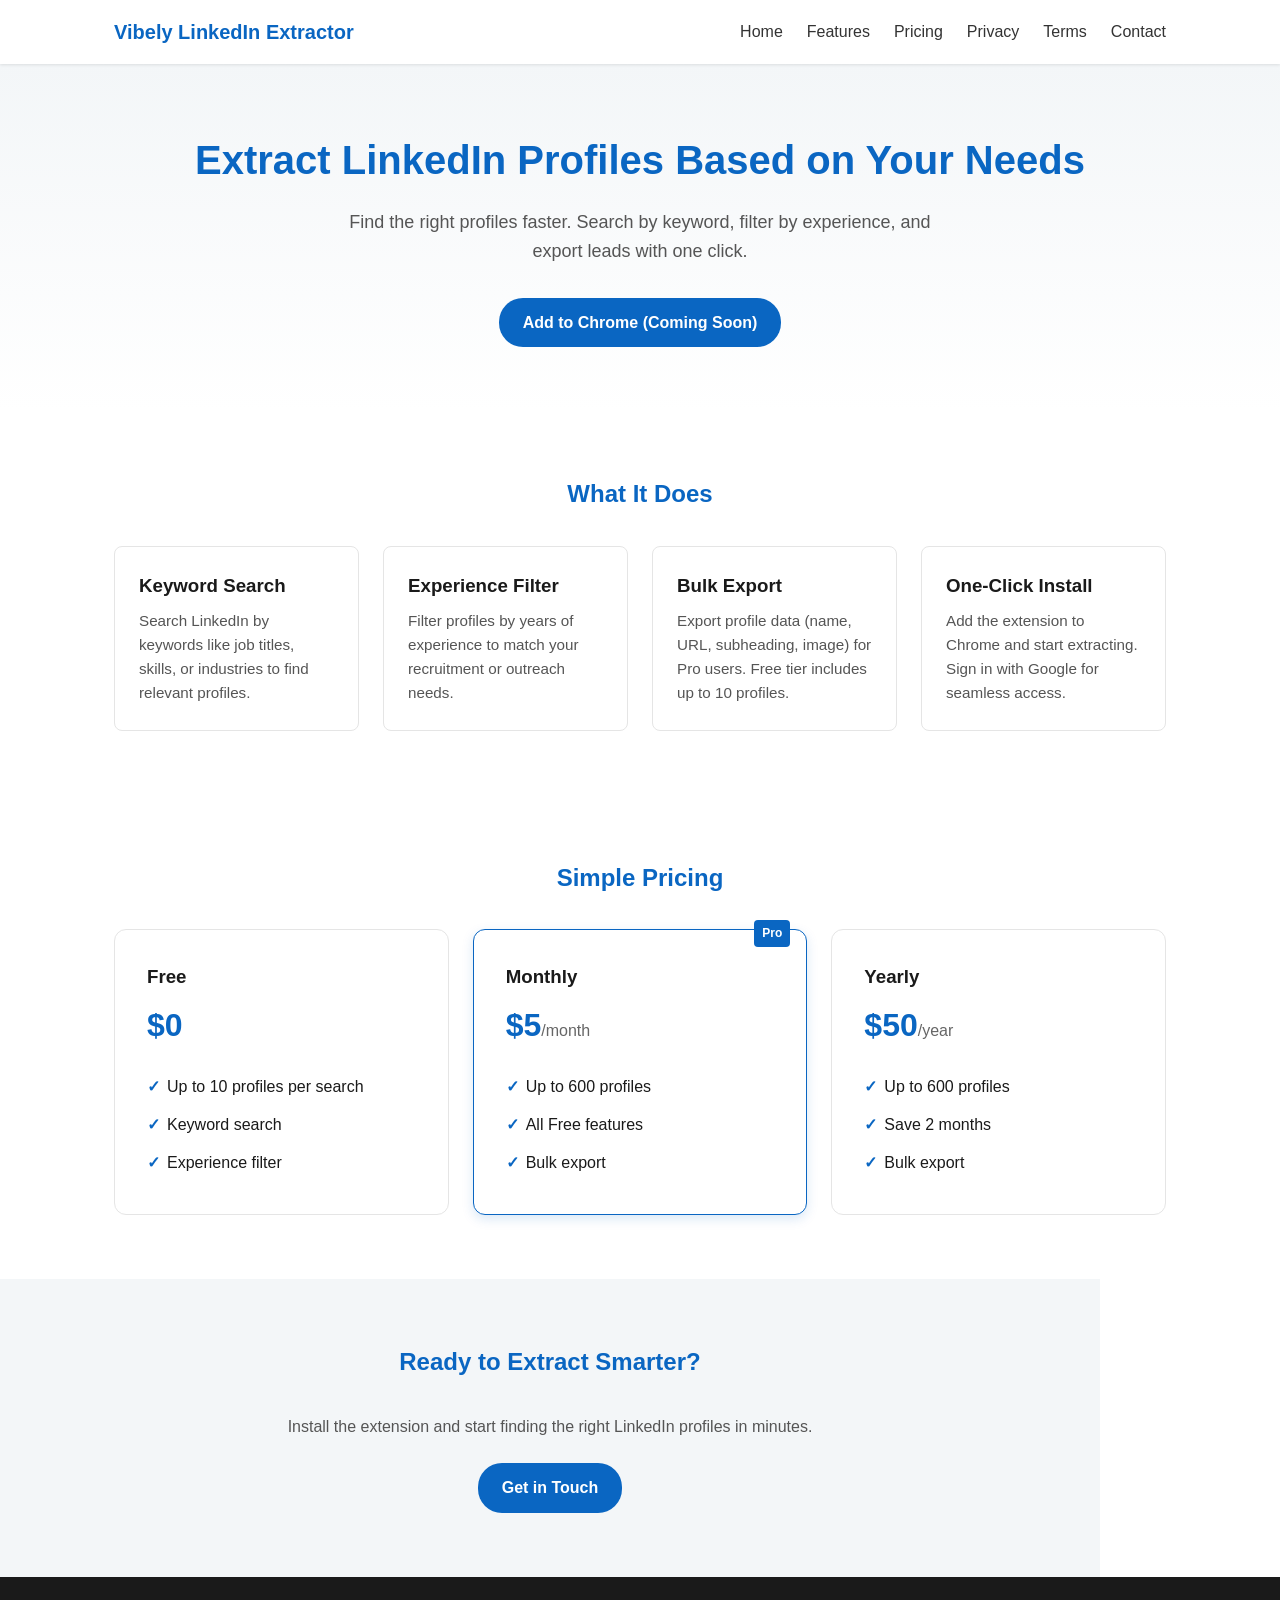
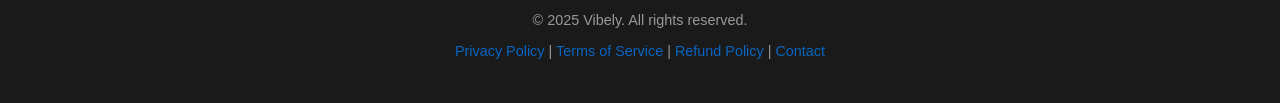
==== index.html @ b5cc5bb3 "[INIT]" ====
<!DOCTYPE html>
<html lang="en">
<head>
  <meta charset="UTF-8">
  <meta name="viewport" content="width=device-width, initial-scale=1.0">
  <title>Vibely LinkedIn Extractor - Extract LinkedIn Profiles by Keyword</title>
  <meta name="description" content="Chrome extension to extract LinkedIn profiles based on your search criteria. Find leads, recruit talent, and grow your network with Vibely.">
  <link rel="stylesheet" href="styles.css">
</head>
<body>
  <header class="header">
    <nav class="nav">
      <a href="index.html" class="logo">Vibely LinkedIn Extractor</a>
      <ul class="nav-links">
        <li><a href="index.html">Home</a></li>
        <li><a href="#features">Features</a></li>
        <li><a href="#pricing">Pricing</a></li>
        <li><a href="privacy-policy.html">Privacy</a></li>
        <li><a href="terms.html">Terms</a></li>
        <li><a href="contact.html">Contact</a></li>
      </ul>
    </nav>
  </header>

  <main>
    <section class="hero">
      <h1>Extract LinkedIn Profiles Based on Your Needs</h1>
      <p class="hero-subtitle">Find the right profiles faster. Search by keyword, filter by experience, and export leads with one click.</p>
      <a href="https://chromewebstore.google.com" class="cta-button" target="_blank" rel="noopener">Add to Chrome (Coming Soon)</a>
    </section>

    <section id="features" class="features">
      <h2>What It Does</h2>
      <div class="feature-grid">
        <div class="feature-card">
          <h3>Keyword Search</h3>
          <p>Search LinkedIn by keywords like job titles, skills, or industries to find relevant profiles.</p>
        </div>
        <div class="feature-card">
          <h3>Experience Filter</h3>
          <p>Filter profiles by years of experience to match your recruitment or outreach needs.</p>
        </div>
        <div class="feature-card">
          <h3>Bulk Export</h3>
          <p>Export profile data (name, URL, subheading, image) for Pro users. Free tier includes up to 10 profiles.</p>
        </div>
        <div class="feature-card">
          <h3>One-Click Install</h3>
          <p>Add the extension to Chrome and start extracting. Sign in with Google for seamless access.</p>
        </div>
      </div>
    </section>

    <section id="pricing" class="pricing">
      <h2>Simple Pricing</h2>
      <div class="pricing-grid">
        <div class="pricing-card">
          <h3>Free</h3>
          <p class="price">$0</p>
          <ul>
            <li>Up to 10 profiles per search</li>
            <li>Keyword search</li>
            <li>Experience filter</li>
          </ul>
        </div>
        <div class="pricing-card featured">
          <span class="badge">Pro</span>
          <h3>Monthly</h3>
          <p class="price">$5<span>/month</span></p>
          <ul>
            <li>Up to 600 profiles</li>
            <li>All Free features</li>
            <li>Bulk export</li>
          </ul>
        </div>
        <div class="pricing-card">
          <h3>Yearly</h3>
          <p class="price">$50<span>/year</span></p>
          <ul>
            <li>Up to 600 profiles</li>
            <li>Save 2 months</li>
            <li>Bulk export</li>
          </ul>
        </div>
      </div>
    </section>

    <section class="cta">
      <h2>Ready to Extract Smarter?</h2>
      <p>Install the extension and start finding the right LinkedIn profiles in minutes.</p>
      <a href="contact.html" class="cta-button">Get in Touch</a>
    </section>
  </main>

  <footer class="footer">
    <p>&copy; 2025 Vibely. All rights reserved.</p>
    <p><a href="privacy-policy.html">Privacy Policy</a> | <a href="terms.html">Terms of Service</a> | <a href="refund-policy.html">Refund Policy</a> | <a href="contact.html">Contact</a></p>
  </footer>
</body>
</html>
---- styles.css ----
* {
  margin: 0;
  padding: 0;
  box-sizing: border-box;
}

body {
  font-family: -apple-system, BlinkMacSystemFont, 'Segoe UI', Roboto, Oxygen, Ubuntu, sans-serif;
  line-height: 1.6;
  color: #1a1a1a;
  background: #fff;
}

.header {
  background: #fff;
  box-shadow: 0 1px 3px rgba(0,0,0,0.1);
  position: sticky;
  top: 0;
  z-index: 100;
}

.nav {
  max-width: 1100px;
  margin: 0 auto;
  padding: 1rem 1.5rem;
  display: flex;
  justify-content: space-between;
  align-items: center;
}

.logo {
  font-weight: 700;
  font-size: 1.25rem;
  color: #0a66c2;
  text-decoration: none;
}

.nav-links {
  display: flex;
  list-style: none;
  gap: 1.5rem;
}

.nav-links a {
  color: #333;
  text-decoration: none;
  font-weight: 500;
}

.nav-links a:hover {
  color: #0a66c2;
}

.hero {
  text-align: center;
  padding: 4rem 1.5rem;
  background: linear-gradient(180deg, #f3f6f8 0%, #fff 100%);
}

.hero h1 {
  font-size: clamp(1.75rem, 4vw, 2.5rem);
  margin-bottom: 1rem;
  color: #0a66c2;
}

.hero-subtitle {
  font-size: 1.125rem;
  color: #555;
  max-width: 600px;
  margin: 0 auto 2rem;
}

.cta-button {
  display: inline-block;
  background: #0a66c2;
  color: #fff;
  padding: 0.75rem 1.5rem;
  border-radius: 24px;
  text-decoration: none;
  font-weight: 600;
  transition: background 0.2s;
}

.cta-button:hover {
  background: #004182;
}

.features, .pricing, .cta {
  max-width: 1100px;
  margin: 0 auto;
  padding: 4rem 1.5rem;
}

.features h2, .pricing h2, .cta h2 {
  text-align: center;
  margin-bottom: 2rem;
  color: #0a66c2;
}

.feature-grid {
  display: grid;
  grid-template-columns: repeat(auto-fit, minmax(240px, 1fr));
  gap: 1.5rem;
}

.feature-card {
  padding: 1.5rem;
  border: 1px solid #e5e5e5;
  border-radius: 8px;
  background: #fff;
}

.feature-card h3 {
  margin-bottom: 0.5rem;
  color: #1a1a1a;
}

.feature-card p {
  color: #555;
  font-size: 0.95rem;
}

.pricing-grid {
  display: grid;
  grid-template-columns: repeat(auto-fit, minmax(260px, 1fr));
  gap: 1.5rem;
  align-items: start;
}

.pricing-card {
  padding: 2rem;
  border: 1px solid #e5e5e5;
  border-radius: 12px;
  background: #fff;
  position: relative;
}

.pricing-card.featured {
  border-color: #0a66c2;
  box-shadow: 0 4px 12px rgba(10, 102, 194, 0.15);
}

.badge {
  position: absolute;
  top: -10px;
  right: 1rem;
  background: #0a66c2;
  color: #fff;
  font-size: 0.75rem;
  font-weight: 600;
  padding: 0.25rem 0.5rem;
  border-radius: 4px;
}

.pricing-card h3 {
  margin-bottom: 0.5rem;
  color: #1a1a1a;
}

.pricing-card .price {
  font-size: 2rem;
  font-weight: 700;
  color: #0a66c2;
}

.pricing-card .price span {
  font-size: 1rem;
  font-weight: 400;
  color: #666;
}

.pricing-card ul {
  margin-top: 1rem;
  list-style: none;
}

.pricing-card li {
  padding: 0.4rem 0;
  padding-left: 1.25rem;
  position: relative;
}

.pricing-card li::before {
  content: "✓";
  position: absolute;
  left: 0;
  color: #0a66c2;
  font-weight: 700;
}

.cta {
  text-align: center;
  background: #f3f6f8;
  margin: 0;
  padding: 4rem 1.5rem;
}

.cta p {
  margin-bottom: 1.5rem;
  color: #555;
}

.footer {
  text-align: center;
  padding: 2rem 1.5rem;
  background: #1a1a1a;
  color: #999;
  font-size: 0.9rem;
}

.footer a {
  color: #0a66c2;
  text-decoration: none;
}

.footer a:hover {
  text-decoration: underline;
}

.footer p {
  margin-bottom: 0.5rem;
}

/* Policy pages */
.page-content {
  max-width: 720px;
  margin: 0 auto;
  padding: 3rem 1.5rem 4rem;
}

.page-content h1 {
  color: #0a66c2;
  margin-bottom: 1rem;
}

.page-content h2 {
  margin-top: 2rem;
  margin-bottom: 0.5rem;
  font-size: 1.25rem;
}

.page-content p, .page-content li {
  margin-bottom: 1rem;
  color: #444;
}

.page-content ul {
  margin-left: 1.5rem;
}

.page-content a {
  color: #0a66c2;
}
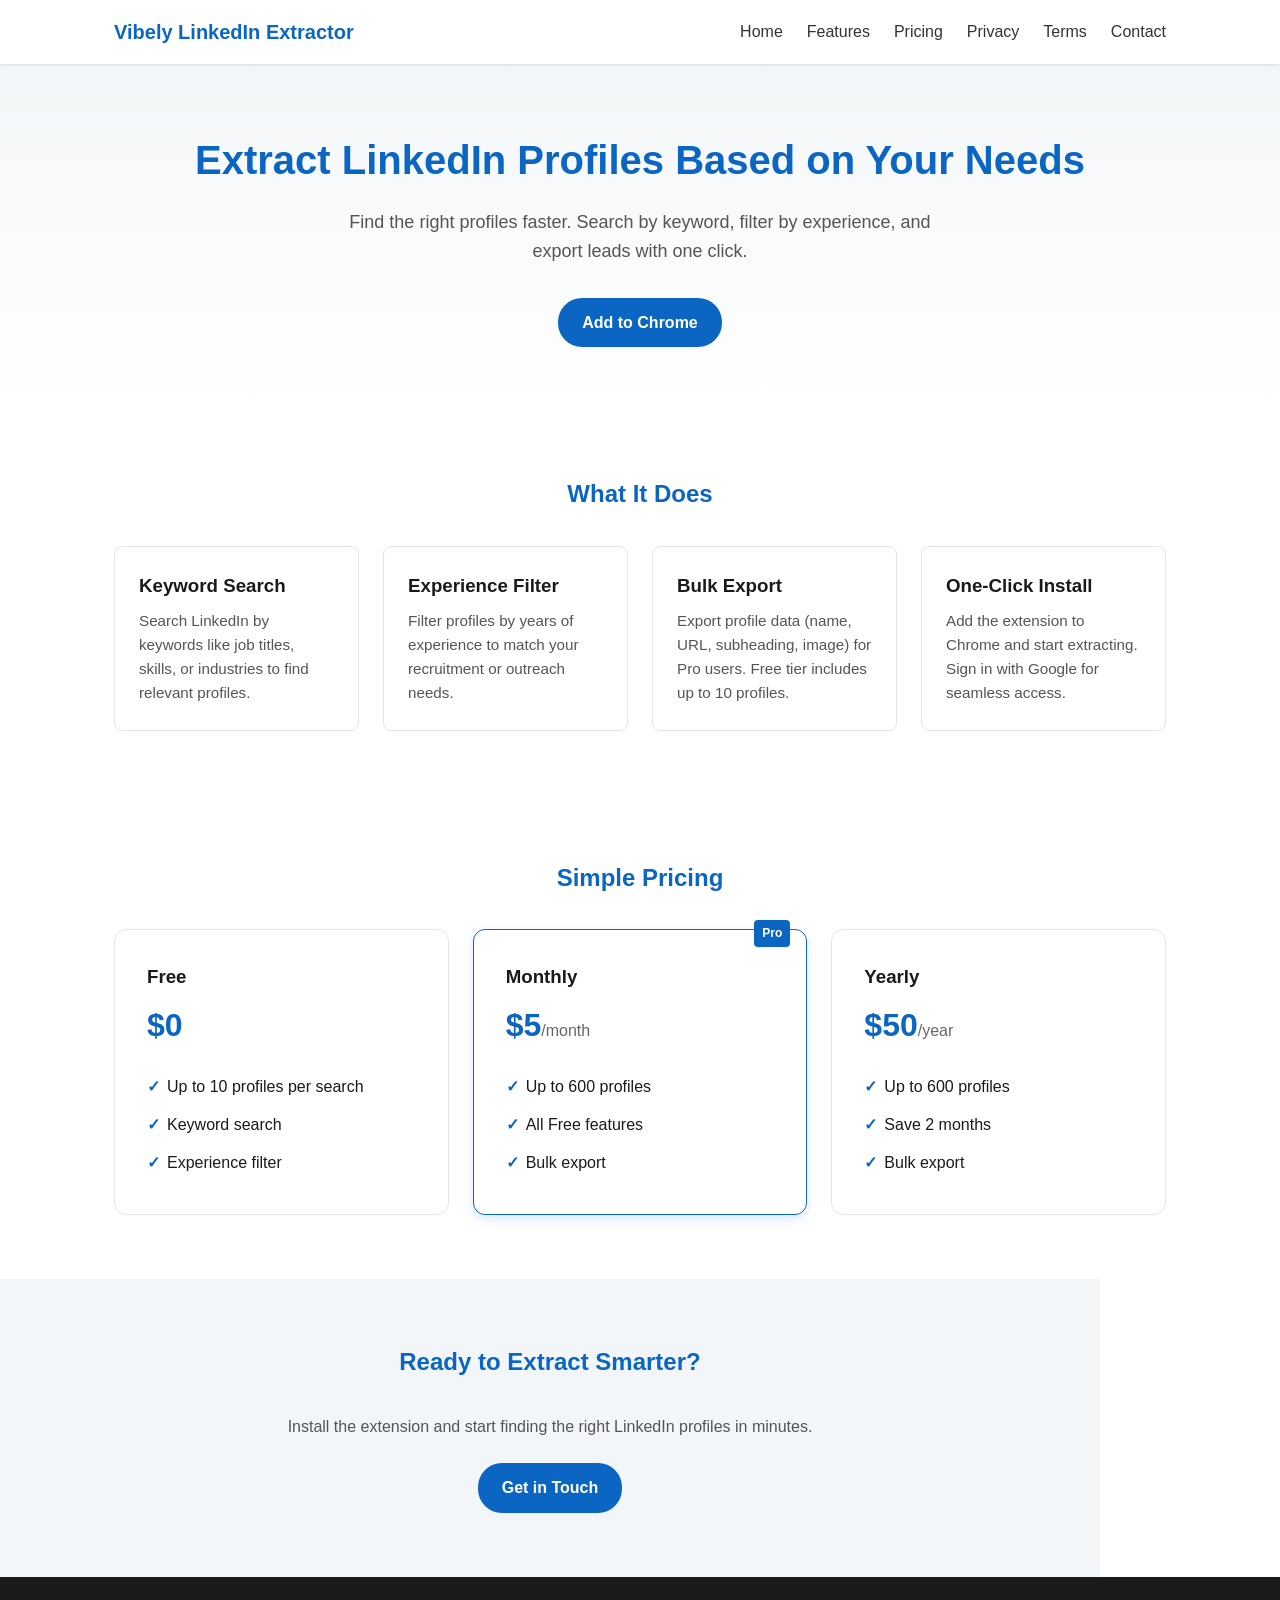
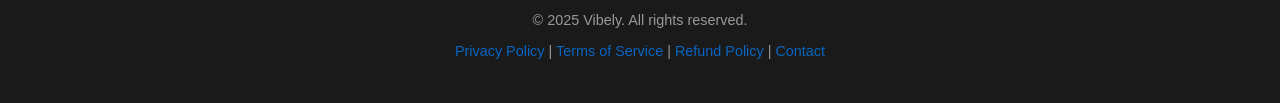
==== commit 939d70f4: "[ADDED] Added extension link" ====
--- a/index.html
+++ b/index.html
@@ -26,7 +26,7 @@
     <section class="hero">
       <h1>Extract LinkedIn Profiles Based on Your Needs</h1>
       <p class="hero-subtitle">Find the right profiles faster. Search by keyword, filter by experience, and export leads with one click.</p>
-      <a href="https://chromewebstore.google.com" class="cta-button" target="_blank" rel="noopener">Add to Chrome (Coming Soon)</a>
+      <a href="https://chromewebstore.google.com/detail/oepdfmgbmjbdbfllgghamoofhlkkhnkp?utm_source=item-share-cb" class="cta-button" target="_blank" rel="noopener">Add to Chrome</a>
     </section>
 
     <section id="features" class="features">
